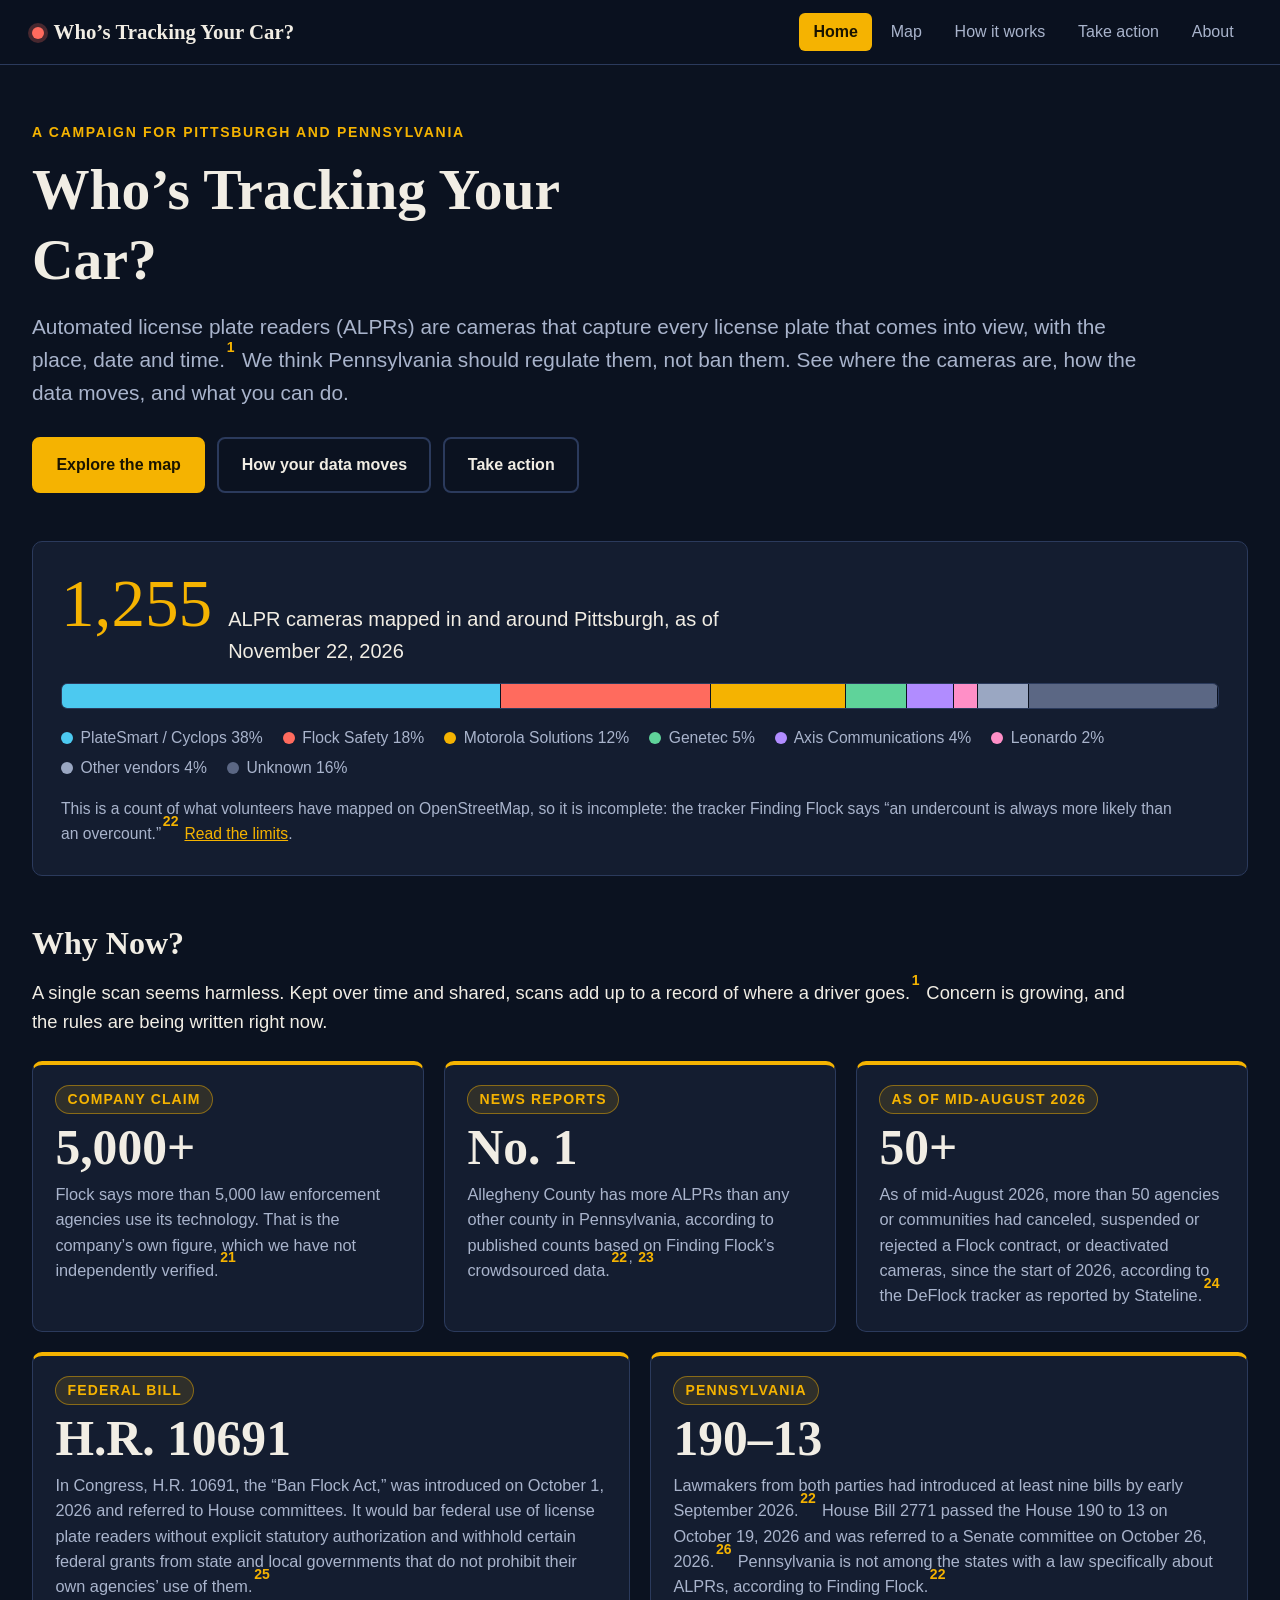
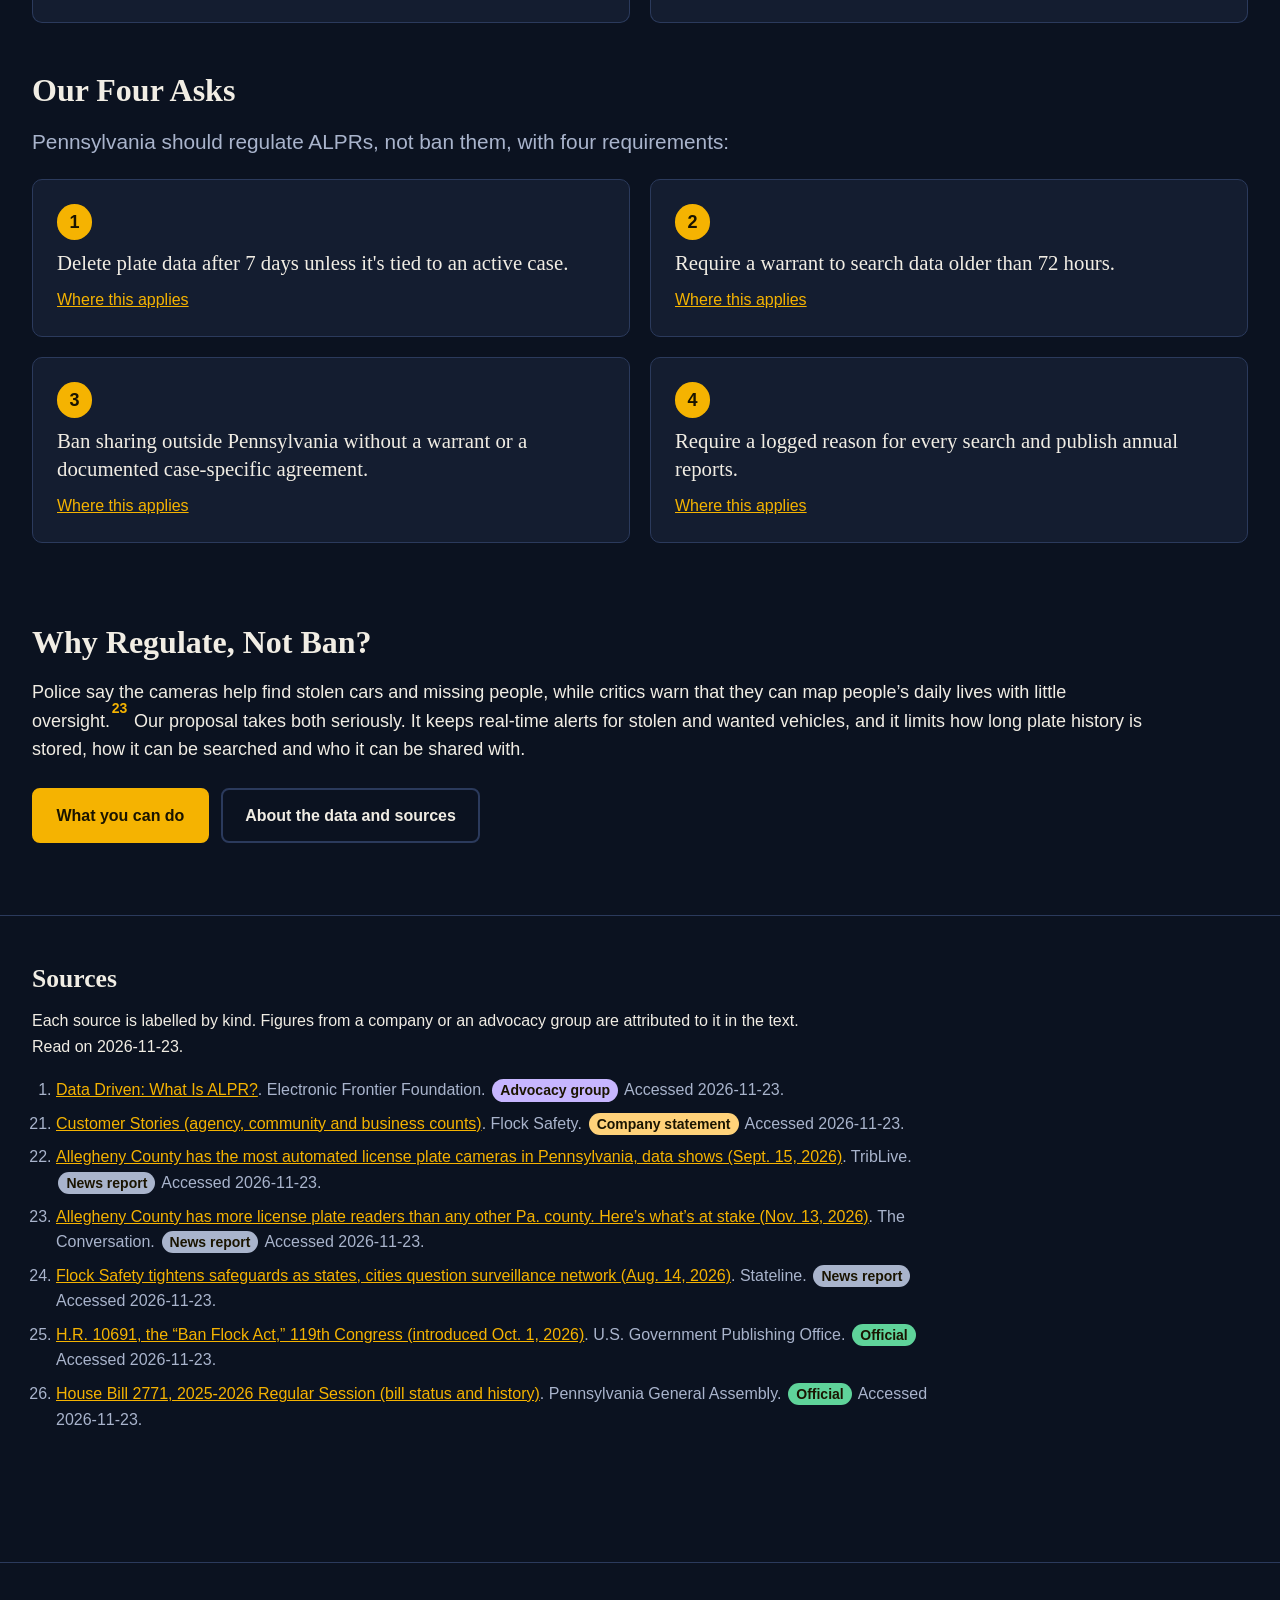
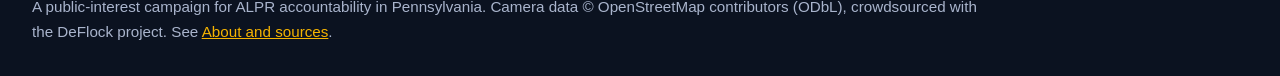
==== index.html @ 3c785883 "Initial site: Who's Tracking Your Car? (ALPR accountability campaign)" ====
<!DOCTYPE html>
<html lang="en">
<head>
  <meta charset="utf-8">
  <meta name="viewport" content="width=device-width, initial-scale=1">
  <title>Who's Tracking Your Car? | ALPR Accountability for Pennsylvania</title>
  <meta name="description" content="A public campaign for accountable automated license plate readers in Pittsburgh and Pennsylvania.">
  <link rel="icon" type="image/svg+xml" href="assets/favicon.svg">
  <link rel="stylesheet" href="assets/css/site.css">
  <link rel="stylesheet" href="assets/css/home.css">
  <link rel="stylesheet" href="assets/css/actions.css">
  <link rel="stylesheet" href="assets/css/citations.css">
</head>
<body>
  <a class="skip-link" href="#main">Skip to content</a>
  <div id="site-header"></div>
  <main id="main">
    <header class="container home-hero">
      <p class="eyebrow">A campaign for Pittsburgh and Pennsylvania</p>
      <h1>Who&rsquo;s Tracking Your Car?</h1>
      <p class="lead">Automated license plate readers (ALPRs) are cameras that capture every license plate that comes into view, with the place, date and time.<sup class="fn"><a href="#src-1">1</a></sup> We think Pennsylvania should regulate them, not ban them. See where the cameras are, how the data moves, and what you can do.</p>
      <div class="btn-row">
        <a class="btn" href="map.html">Explore the map</a>
        <a class="btn btn-secondary" href="how-it-works.html">How your data moves</a>
        <a class="btn btn-secondary" href="take-action.html">Take action</a>
      </div>
    </header>

    <div class="container">
      <section class="card stat-band" aria-labelledby="stat-title">
        <h2 id="stat-title" class="visually-hidden">Cameras On Our Map</h2>
        <p class="stat-line" data-own-data>
          <span class="stat" id="home-count">&ndash;</span>
          <span class="stat-text">ALPR cameras mapped in and around Pittsburgh, as of <span id="home-date">the latest data pull</span></span>
        </p>
        <div class="vendor-bar" id="vendor-bar" role="img" aria-label="Cameras by vendor"></div>
        <ul class="vendor-legend" id="vendor-legend" data-own-data></ul>
        <p class="stat-note">This is a count of what volunteers have mapped on OpenStreetMap, so it is incomplete: the tracker Finding Flock says &ldquo;an undercount is always more likely than an overcount.&rdquo;<sup class="fn"><a href="#src-22">22</a></sup> <a href="about.html#limits">Read the limits</a>.</p>
      </section>

      <section id="why-now" aria-labelledby="why-now-title">
        <h2 id="why-now-title" class="section-title">Why Now?</h2>
        <p class="why-intro">A single scan seems harmless. Kept over time and shared, scans add up to a record of where a driver goes.<sup class="fn"><a href="#src-1">1</a></sup> Concern is growing, and the rules are being written right now.</p>
        <ul class="fact-grid">
          <li class="fact-card">
            <span class="fact-tag">Company claim</span>
            <span class="fact-figure" aria-hidden="true">5,000+</span>
            <p>Flock says more than 5,000 law enforcement agencies use its technology. That is the company&rsquo;s own figure, which we have not independently verified.<sup class="fn"><a href="#src-21">21</a></sup></p>
          </li>
          <li class="fact-card">
            <span class="fact-tag">News reports</span>
            <span class="fact-figure" aria-hidden="true">No. 1</span>
            <p>Allegheny County has more ALPRs than any other county in Pennsylvania, according to published counts based on Finding Flock&rsquo;s crowdsourced data.<sup class="fn"><a href="#src-22">22</a>, <a href="#src-23">23</a></sup></p>
          </li>
          <li class="fact-card">
            <span class="fact-tag">As of mid-August 2026</span>
            <span class="fact-figure" aria-hidden="true">50+</span>
            <p>As of mid-August 2026, more than 50 agencies or communities had canceled, suspended or rejected a Flock contract, or deactivated cameras, since the start of 2026, according to the DeFlock tracker as reported by Stateline.<sup class="fn"><a href="#src-24">24</a></sup></p>
          </li>
          <li class="fact-card fact-wide">
            <span class="fact-tag">Federal bill</span>
            <span class="fact-figure" aria-hidden="true">H.R. 10691</span>
            <p>In Congress, H.R. 10691, the &ldquo;Ban Flock Act,&rdquo; was introduced on October 1, 2026 and referred to House committees. It would bar federal use of license plate readers without explicit statutory authorization and withhold certain federal grants from state and local governments that do not prohibit their own agencies&rsquo; use of them.<sup class="fn"><a href="#src-25">25</a></sup></p>
          </li>
          <li class="fact-card fact-wide">
            <span class="fact-tag">Pennsylvania</span>
            <span class="fact-figure" aria-hidden="true">190&ndash;13</span>
            <p>Lawmakers from both parties had introduced at least nine bills by early September 2026.<sup class="fn"><a href="#src-22">22</a></sup> House Bill 2771 passed the House 190 to 13 on October 19, 2026 and was referred to a Senate committee on October 26, 2026.<sup class="fn"><a href="#src-26">26</a></sup> Pennsylvania is not among the states with a law specifically about ALPRs, according to Finding Flock.<sup class="fn"><a href="#src-22">22</a></sup></p>
          </li>
        </ul>
      </section>

      <section id="asks" aria-labelledby="asks-title">
        <h2 id="asks-title" class="section-title">Our Four Asks</h2>
        <p class="lead lead-wide">Pennsylvania should regulate ALPRs, not ban them, with four requirements:</p>
        <div class="ask-grid">
          <article class="card ask-card" id="ask-1">
            <p class="ask-num" aria-hidden="true">1</p>
            <p class="ask-text" data-ask-text="1"></p>
            <p class="where"><a href="how-it-works.html#step-2-title">Where this applies</a></p>
          </article>
          <article class="card ask-card" id="ask-2">
            <p class="ask-num" aria-hidden="true">2</p>
            <p class="ask-text" data-ask-text="2"></p>
            <p class="where"><a href="how-it-works.html#step-3-title">Where this applies</a></p>
          </article>
          <article class="card ask-card" id="ask-3">
            <p class="ask-num" aria-hidden="true">3</p>
            <p class="ask-text" data-ask-text="3"></p>
            <p class="where"><a href="how-it-works.html#step-4-title">Where this applies</a></p>
          </article>
          <article class="card ask-card" id="ask-4">
            <p class="ask-num" aria-hidden="true">4</p>
            <p class="ask-text" data-ask-text="4"></p>
            <p class="where"><a href="how-it-works.html#step-3-title">Where this applies</a></p>
          </article>
        </div>
      </section>

      <section class="prose section-spaced" id="regulate" aria-labelledby="regulate-title">
        <h2 id="regulate-title" class="section-title">Why Regulate, Not Ban?</h2>
        <p>Police say the cameras help find stolen cars and missing people, while critics warn that they can map people&rsquo;s daily lives with little oversight.<sup class="fn"><a href="#src-23">23</a></sup> Our proposal takes both seriously. It keeps real-time alerts for stolen and wanted vehicles, and it limits how long plate history is stored, how it can be searched and who it can be shared with.</p>
        <div class="btn-row" style="margin-block:1.5rem 0">
          <a class="btn" href="take-action.html">What you can do</a>
          <a class="btn btn-secondary" href="about.html">About the data and sources</a>
        </div>
      </section>
    </div>

    <section class="container sources" id="sources" aria-labelledby="sources-title">
      <h2 id="sources-title">Sources</h2>
      <p class="note">Each source is labelled by kind. Figures from a company or an advocacy group are attributed to it in the text. Read on 2026-11-23.</p>
      <ol id="sources-list" class="sources-list" data-source-ids="1,21,22,23,24,25,26"></ol>
    </section>
  </main>
  <div id="site-footer"></div>
  <script type="module">
    import { renderLayout } from './assets/js/layout.js';
    import { renderSourceList } from './assets/js/sourcesList.js';
    import { initHome } from './assets/js/home.js';
    import { loadJSON } from './assets/js/data.js';
    renderLayout(document);
    renderSourceList();
    initHome(loadJSON);
  </script>
</body>
</html>
---- assets/css/site.css ----
:root {
  --bg: #0b1220;
  --surface: #141d30;
  --surface-2: #1c2842;
  --border: #2b3a5c;
  --text: #f1ede4;
  --muted: #a9b4cc;
  --accent: #f5b301;
  --accent-ink: #1a1400;
  --danger: #ff6b5e;
  --ok: #5fd39a;
  --font-display: Georgia, "Times New Roman", serif;
  --font-body: -apple-system, BlinkMacSystemFont, "Segoe UI", Roboto, Helvetica, Arial, sans-serif;
  --max-width: 1400px;
  --radius: 10px;
}

*, *::before, *::after { box-sizing: border-box; }

/* Component display rules (e.g. .btn) must not defeat the hidden attribute. */
[hidden] { display: none !important; }

.visually-hidden {
  position: absolute; width: 1px; height: 1px; margin: -1px; padding: 0;
  overflow: hidden; clip: rect(0 0 0 0); white-space: nowrap; border: 0;
}

html { scroll-behavior: smooth; background: var(--bg); color-scheme: dark; min-height: 100%; }
@media (prefers-reduced-motion: reduce) {
  html { scroll-behavior: auto; }
  *, *::before, *::after { animation-duration: 0.001ms !important; transition-duration: 0.001ms !important; }
}

body {
  margin: 0;
  background: var(--bg);
  color: var(--text);
  font-family: var(--font-body);
  font-size: 18px;
  line-height: 1.6;
  min-width: 760px;
}

h1, h2, h3 { font-family: var(--font-display); line-height: 1.2; margin: 0 0 0.5em; }
h1 { font-size: 3rem; }
h2 { font-size: 2rem; }
h3 { font-size: 1.35rem; }
p { margin: 0 0 1em; }
a { color: var(--accent); }
a:hover { text-decoration-thickness: 2px; }
:focus-visible { outline: 3px solid var(--accent); outline-offset: 3px; border-radius: 4px; }

.skip-link {
  position: absolute; left: -9999px; top: 0;
  background: var(--accent); color: var(--accent-ink); padding: 0.6rem 1rem; z-index: 1000;
}
.skip-link:focus { left: 0; }

.container { max-width: var(--max-width); margin: 0 auto; padding: 0 2rem; }

.site-header {
  position: sticky; top: 0; z-index: 500;
  background: rgba(11, 18, 32, 0.95);
  border-bottom: 1px solid var(--border);
  backdrop-filter: blur(6px);
}
.header-inner { display: flex; align-items: center; justify-content: space-between; height: 64px; }
.brand { font-family: var(--font-display); font-size: 1.3rem; color: var(--text); text-decoration: none; font-weight: 700; }
.brand::before { content: ""; display: inline-block; width: 12px; height: 12px; border-radius: 50%; background: var(--danger); margin-right: 0.6rem; box-shadow: 0 0 0 4px rgba(255, 107, 94, 0.25); }
.site-header nav { display: flex; gap: 0.25rem; }
.nav-link { color: var(--muted); text-decoration: none; padding: 0.4rem 0.9rem; border-radius: 6px; font-size: 1rem; }
.nav-link:hover { color: var(--text); background: var(--surface); }
.nav-link[aria-current="page"] { color: var(--accent-ink); background: var(--accent); font-weight: 600; }

/* Keep the header on one line when the window is narrow or the browser is zoomed in. */
@media (max-width: 1100px) {
  .container { padding: 0 1.25rem; }
  .header-inner { gap: 1rem; }
  .brand { font-size: 1.1rem; white-space: nowrap; }
  .brand::before { margin-right: 0.45rem; }
  .site-header nav { gap: 0.1rem; }
  .nav-link { padding: 0.35rem 0.6rem; font-size: 0.95rem; white-space: nowrap; }
  h1 { font-size: 2.4rem; }
  h2 { font-size: 1.7rem; }
}

main { min-height: calc(100vh - 64px - 120px); }
.section { padding-block: 4rem; }
.lead { font-size: 1.3rem; color: var(--muted); max-width: 46rem; }
.eyebrow { text-transform: uppercase; letter-spacing: 0.12em; font-size: 0.875rem; color: var(--accent); font-weight: 700; margin-bottom: 0.75rem; }

.card { background: var(--surface); border: 1px solid var(--border); border-radius: var(--radius); padding: 1.5rem; }
.grid { display: grid; gap: 1.5rem; }
.grid-4 { grid-template-columns: repeat(4, 1fr); }
.grid-3 { grid-template-columns: repeat(3, 1fr); }
.grid-2 { grid-template-columns: repeat(2, 1fr); }

.btn {
  display: inline-block; background: var(--accent); color: var(--accent-ink);
  font-weight: 700; text-decoration: none; padding: 0.8rem 1.4rem; border-radius: 8px;
  border: 2px solid var(--accent); font-size: 1rem; cursor: pointer; font-family: inherit;
}
.btn:hover { filter: brightness(1.08); }
.btn-secondary { background: transparent; color: var(--text); border-color: var(--border); }
.btn-secondary:hover { border-color: var(--accent); }

.callout { border-left: 4px solid var(--accent); background: var(--surface); padding: 1rem 1.25rem; border-radius: 0 var(--radius) var(--radius) 0; margin: 1.25rem 0; }
.callout.risk { border-left-color: var(--danger); }
.callout strong:first-child { display: block; font-size: 0.875rem; text-transform: uppercase; letter-spacing: 0.1em; margin-bottom: 0.25rem; }
.callout.risk strong:first-child { color: var(--danger); }

.stat { font-family: var(--font-display); font-size: 4rem; line-height: 1; color: var(--accent); }
.stat-label { color: var(--muted); }

.error-banner { background: var(--danger); color: #1a0300; padding: 0.8rem 2rem; font-weight: 600; }

.site-footer { border-top: 1px solid var(--border); padding: 2rem 0; color: var(--muted); font-size: 0.95rem; margin-top: 2rem; }
.site-footer p { margin: 0; max-width: 60rem; }
---- assets/css/home.css ----
/* Home and About pages */
.home-hero { padding-block: 3.5rem 1.5rem; }
.home-hero h1 { font-size: 3.6rem; margin-bottom: 1rem; max-width: 22ch; }
.home-hero .lead { max-width: 70rem; }
.home-hero .btn-row { margin-top: 1.75rem; }

.stat-band { margin-block: 1.5rem 3rem; padding: 1.75rem; display: grid; gap: 1rem; }
.stat-line { margin: 0; display: flex; flex-wrap: wrap; align-items: baseline; gap: 0.5rem 1rem; }
.stat-line .stat { font-size: 4.2rem; }
.stat-line .stat-text { font-size: 1.25rem; color: var(--text); max-width: 34rem; }
.vendor-bar { display: flex; height: 26px; border-radius: 6px; overflow: hidden; background: var(--bg); border: 1px solid var(--border); }
.bar-seg { display: block; height: 100%; min-width: 2px; border-right: 1px solid var(--bg); }
.vendor-legend { list-style: none; margin: 0; padding: 0; display: flex; flex-wrap: wrap; gap: 0.35rem 1.25rem; font-size: 0.98rem; color: var(--muted); }
.vendor-legend .swatch { display: inline-block; width: 12px; height: 12px; border-radius: 50%; vertical-align: -1px; margin-right: 0.2rem; }
.stat-note { margin: 0; color: var(--muted); font-size: 0.98rem; max-width: 70rem; }

.section-title { margin-top: 3rem; }
.section-spaced { margin-top: 5rem; }
.prose { max-width: 70rem; }
.prose p { max-width: 70rem; }
.fact-grid { list-style: none; margin: 1.5rem 0 0; padding: 0; display: grid; grid-template-columns: repeat(6, minmax(0, 1fr)); gap: 1.25rem; max-width: none; }
.fact-card {
  grid-column: span 2; display: flex; flex-direction: column; gap: 0.5rem;
  padding: 1.25rem 1.4rem 1.4rem; background: var(--surface);
  border: 1px solid var(--border); border-top: 4px solid var(--accent); border-radius: var(--radius);
}
.fact-card.fact-wide { grid-column: span 3; }
.fact-tag {
  align-self: flex-start; padding: 0.15rem 0.7rem; border-radius: 999px;
  font-size: 0.875rem; font-weight: 700; letter-spacing: 0.08em; text-transform: uppercase;
  color: var(--accent); background: rgba(245, 179, 1, 0.12); border: 1px solid rgba(245, 179, 1, 0.45);
}
.fact-figure { font-family: var(--font-display); font-size: 3.1rem; font-weight: 700; line-height: 1.05; color: var(--text); }
.fact-card p { margin: 0; max-width: none; font-size: 1.02rem; line-height: 1.55; color: var(--muted); }
.why-intro { max-width: 70rem; font-size: 1.15rem; }
.lead-wide { max-width: 70rem; }

.ask-grid { display: grid; grid-template-columns: repeat(2, minmax(0, 1fr)); gap: 1.25rem; margin-block: 1.25rem 2rem; }
.ask-card { scroll-margin-top: 90px; display: flex; flex-direction: column; gap: 0.6rem; }
.ask-card:target { border-color: var(--accent); box-shadow: 0 0 0 3px rgba(245, 179, 1, 0.3); }
.ask-num { margin: 0; width: 2.2rem; height: 2.2rem; border-radius: 50%; display: grid; place-items: center; font-weight: 800; color: var(--accent-ink); background: var(--accent); }
.ask-text { margin: 0; font-family: var(--font-display); font-size: 1.3rem; line-height: 1.35; }
.ask-card .where { margin: auto 0 0; font-size: 1rem; }

.about-hero { padding-block: 2.5rem 0.5rem; }
.about-hero h1 { font-size: 2.8rem; max-width: none; }
.about-hero .lead { max-width: 70rem; }

/* Contents tiles at the top of About */
.toc-grid { list-style: none; margin: 1.75rem 0 0; padding: 0; display: grid; grid-template-columns: repeat(3, minmax(0, 1fr)); gap: 1rem; }
.toc-tile {
  display: grid; grid-template-columns: 2.8rem 1fr; grid-template-rows: auto 1fr; column-gap: 1rem; row-gap: 0.15rem; align-items: start; align-content: start;
  height: 100%; padding: 1rem 1.25rem; text-decoration: none; color: var(--text);
  background: var(--surface); border: 1px solid var(--border); border-left: 4px solid var(--accent); border-radius: var(--radius);
  transition: background 0.15s, border-color 0.15s, transform 0.15s;
}
.toc-tile:hover, .toc-tile:focus-visible { background: var(--surface-2); border-color: var(--accent); transform: translateY(-2px); }
.toc-num { grid-row: span 2; align-self: center; font-family: var(--font-display); font-size: 1.9rem; font-weight: 700; line-height: 1; color: var(--accent); }
.toc-title { font-weight: 700; font-size: 1.1rem; line-height: 1.25; }
.toc-desc { color: var(--muted); font-size: 0.95rem; line-height: 1.35; }

/* About content boxes */
.about-section { max-width: none; margin-block: 1.5rem; padding: 1.75rem 2rem 1.5rem; scroll-margin-top: 90px; }
.about-section h2 { font-size: 1.7rem; margin-bottom: 0.9rem; }
.about-section p, .about-section ul { max-width: none; }
.about-section li { margin: 0.6rem 0; }
.about-section > :last-child { margin-bottom: 0; }

@media (max-width: 1000px) {
  .ask-grid { grid-template-columns: 1fr; }
  .toc-grid { grid-template-columns: repeat(2, minmax(0, 1fr)); }
  .fact-grid { grid-template-columns: 1fr; }
  .fact-card, .fact-card.fact-wide { grid-column: auto; }
  .fact-figure { font-size: 2.4rem; }
  .home-hero h1 { font-size: 2.6rem; }
  .stat-line .stat { font-size: 3rem; }
}
---- assets/css/actions.css ----
.page-narrow { max-width: 56rem; }
.action-hero { padding-block: 3rem 1rem; }
.action-hero .lead { max-width: 50rem; }

.action-grid { display: grid; grid-template-columns: repeat(2, minmax(0, 1fr)); gap: 1.5rem; margin-block: 1.5rem 3rem; }
.action-card { display: flex; flex-direction: column; gap: 0.25rem; }
.action-card h2 { font-size: 1.45rem; margin-bottom: 0.5rem; }
.action-card p { max-width: 38rem; }
.action-card .btn-row { margin-top: auto; padding-top: 0.75rem; }
.btn-row { display: flex; flex-wrap: wrap; gap: 0.75rem; }
.suggest { color: var(--muted); font-size: 1rem; }

.after-filing { max-width: 52rem; margin-bottom: 3rem; }
.after-filing ol { padding-left: 1.4rem; }
.after-filing li { margin: 0.75rem 0; }

.steps-list { padding-left: 1.4rem; max-width: 46rem; }
.steps-list li { margin: 0.9rem 0; }

.tool-layout { display: grid; grid-template-columns: minmax(280px, 380px) minmax(0, 1fr); gap: 2.5rem; align-items: start; margin-block: 1.5rem 2.5rem; }
.tool-form { display: grid; gap: 0.35rem; }
.tool-form label { color: var(--muted); font-size: 0.95rem; margin-top: 0.6rem; }
.tool-form input, .tool-form select {
  min-width: 0; padding: 0.55rem 0.7rem; font: inherit; font-size: 1rem;
  color: var(--text); background: var(--bg); border: 1px solid var(--border); border-radius: 8px;
}
.tool-form .btn { margin-top: 0.9rem; justify-self: start; }
.preview-box h2 { font-size: 1.2rem; font-family: var(--font-body); margin-bottom: 0.5rem; }
.preview {
  width: 100%; min-height: 26rem; padding: 1rem; resize: vertical; box-sizing: border-box;
  font: 0.98rem/1.5 var(--font-body); color: var(--text);
  background: var(--surface); border: 1px solid var(--border); border-radius: 10px; white-space: pre-wrap;
}
.tool-actions { display: flex; flex-wrap: wrap; gap: 0.75rem; align-items: center; margin-top: 0.75rem; }
.tool-status { color: var(--accent); min-height: 1.5em; margin: 0.5rem 0 0; font-size: 1rem; }

@media (max-width: 1000px) {
  .action-grid, .tool-layout { grid-template-columns: 1fr; }
}
---- assets/css/citations.css ----
/* Footnotes and source lists, shared by every page that cites sources. */
.fn { font-size: 14px; line-height: 0; position: relative; top: -0.5em; }
.fn a { color: var(--accent); font-size: max(14px, 0.78em); font-weight: 700; text-decoration: none; padding: 0 0.12em; }
.fn a:hover { text-decoration: underline; }

.sources { margin-top: 4.5rem; padding-block: 3rem 5rem; border-top: 1px solid var(--border); }
.sources h2 { font-size: 1.6rem; }
.sources .note { max-width: 50rem; font-size: 1rem; }
.sources-list { padding-left: 1.5rem; max-width: 56rem; }
.sources-list li { margin: 0.5rem 0; font-size: 1rem; scroll-margin-top: 90px; color: var(--muted); }
.sources-list li:target { background: rgba(245, 179, 1, 0.15); border-radius: 6px; }
.kind { display: inline-block; padding: 0 0.5rem; margin: 0 0.15rem; border-radius: 999px; font-size: 0.875rem; font-weight: 700; color: var(--accent-ink); background: var(--muted); white-space: nowrap; }
.kind-official { background: var(--ok); }
.kind-company { background: #ffd27a; }
.kind-advocacy { background: #c7b6ff; }
.cta-row { margin-top: 2rem; display: flex; gap: 1rem; flex-wrap: wrap; }
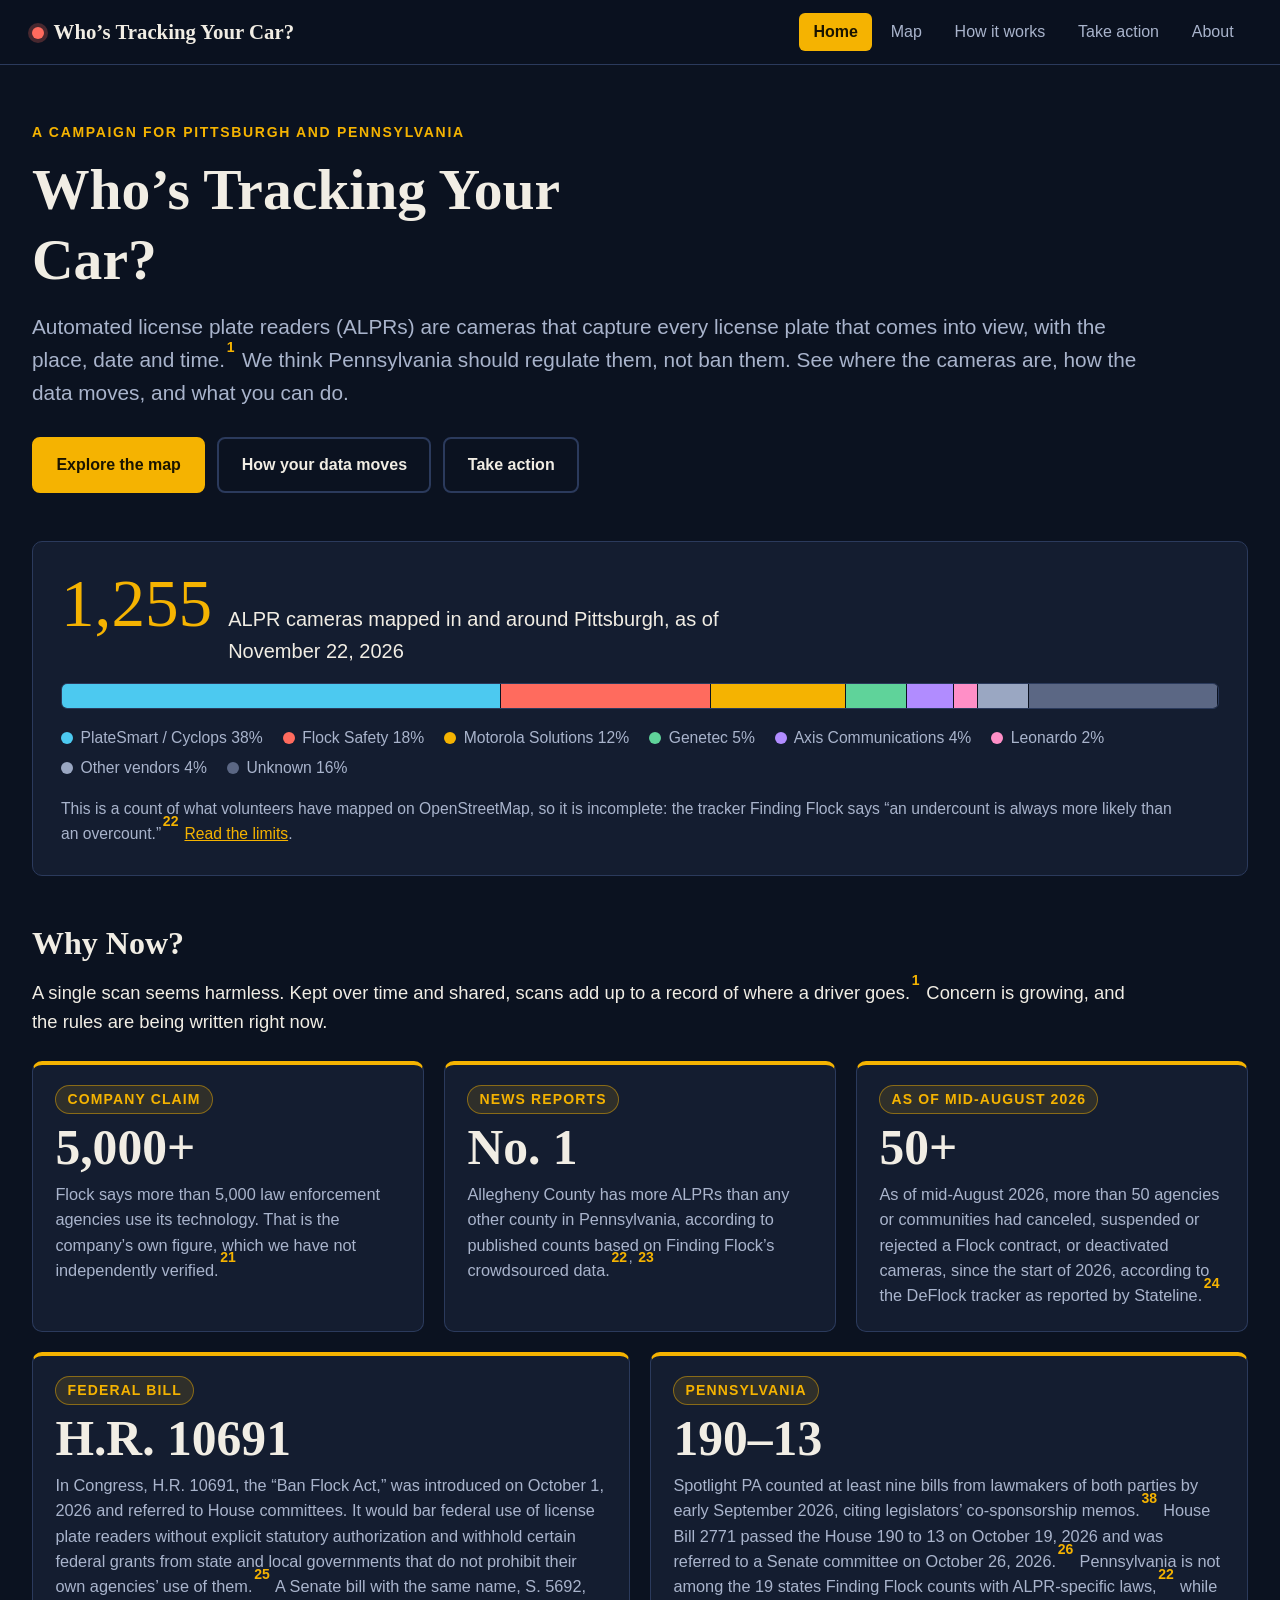
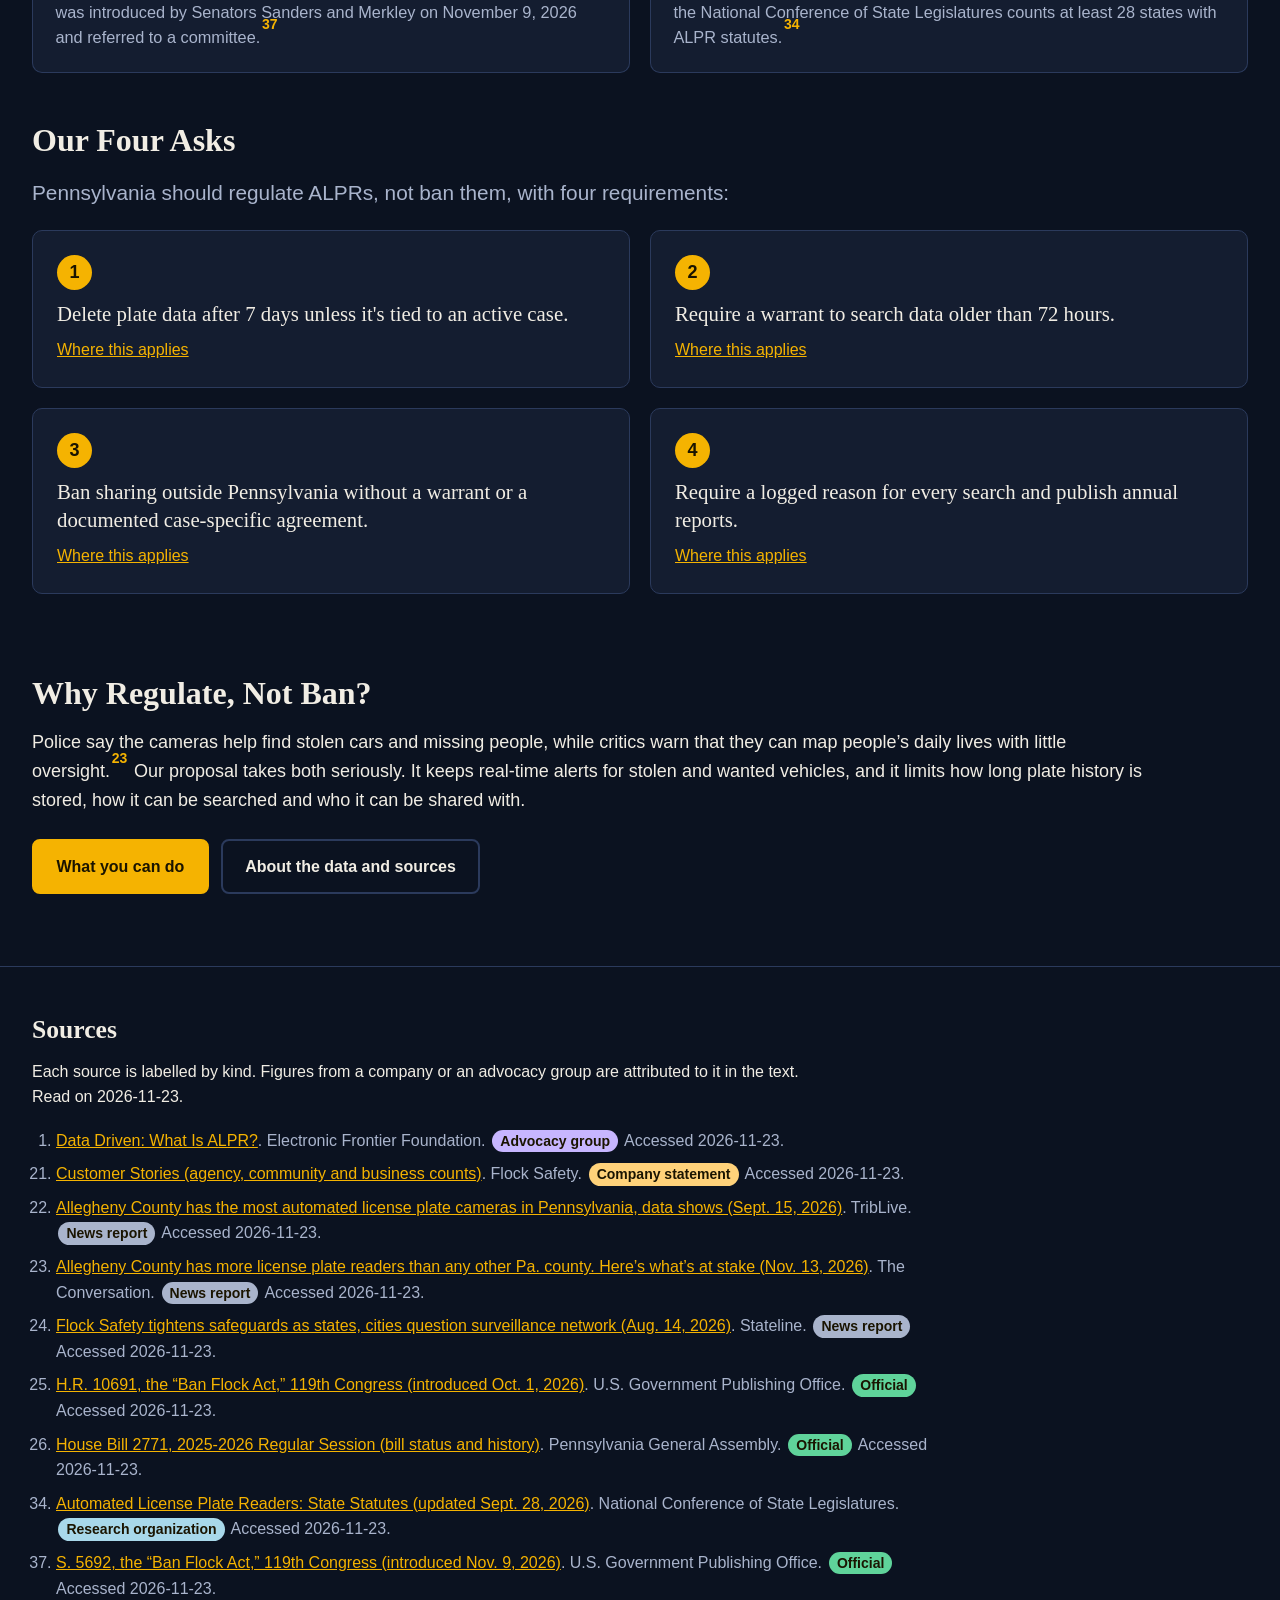
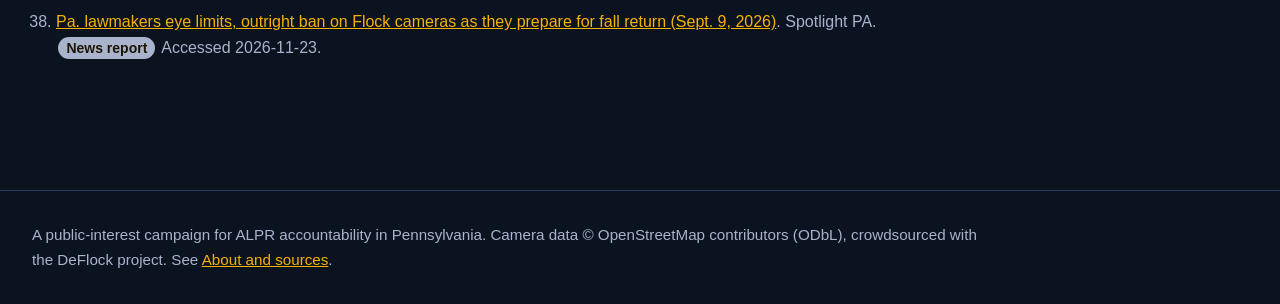
==== commit a0da5909: "Apply verified website corrections: NCSL state counts, county counts, base rate, S. 5692, EFF affida" ====
--- a/index.html
+++ b/index.html
@@ -60,12 +60,12 @@
           <li class="fact-card fact-wide">
             <span class="fact-tag">Federal bill</span>
             <span class="fact-figure" aria-hidden="true">H.R. 10691</span>
-            <p>In Congress, H.R. 10691, the &ldquo;Ban Flock Act,&rdquo; was introduced on October 1, 2026 and referred to House committees. It would bar federal use of license plate readers without explicit statutory authorization and withhold certain federal grants from state and local governments that do not prohibit their own agencies&rsquo; use of them.<sup class="fn"><a href="#src-25">25</a></sup></p>
+            <p>In Congress, H.R. 10691, the &ldquo;Ban Flock Act,&rdquo; was introduced on October 1, 2026 and referred to House committees. It would bar federal use of license plate readers without explicit statutory authorization and withhold certain federal grants from state and local governments that do not prohibit their own agencies&rsquo; use of them.<sup class="fn"><a href="#src-25">25</a></sup> A Senate bill with the same name, S. 5692, was introduced by Senators Sanders and Merkley on November 9, 2026 and referred to a committee.<sup class="fn"><a href="#src-37">37</a></sup></p>
           </li>
           <li class="fact-card fact-wide">
             <span class="fact-tag">Pennsylvania</span>
             <span class="fact-figure" aria-hidden="true">190&ndash;13</span>
-            <p>Lawmakers from both parties had introduced at least nine bills by early September 2026.<sup class="fn"><a href="#src-22">22</a></sup> House Bill 2771 passed the House 190 to 13 on October 19, 2026 and was referred to a Senate committee on October 26, 2026.<sup class="fn"><a href="#src-26">26</a></sup> Pennsylvania is not among the states with a law specifically about ALPRs, according to Finding Flock.<sup class="fn"><a href="#src-22">22</a></sup></p>
+            <p>Spotlight PA counted at least nine bills from lawmakers of both parties by early September 2026, citing legislators&rsquo; co-sponsorship memos.<sup class="fn"><a href="#src-38">38</a></sup> House Bill 2771 passed the House 190 to 13 on October 19, 2026 and was referred to a Senate committee on October 26, 2026.<sup class="fn"><a href="#src-26">26</a></sup> Pennsylvania is not among the 19 states Finding Flock counts with ALPR-specific laws,<sup class="fn"><a href="#src-22">22</a></sup> while the National Conference of State Legislatures counts at least 28 states with ALPR statutes.<sup class="fn"><a href="#src-34">34</a></sup></p>
           </li>
         </ul>
       </section>
@@ -110,7 +110,7 @@
     <section class="container sources" id="sources" aria-labelledby="sources-title">
       <h2 id="sources-title">Sources</h2>
       <p class="note">Each source is labelled by kind. Figures from a company or an advocacy group are attributed to it in the text. Read on 2026-11-23.</p>
-      <ol id="sources-list" class="sources-list" data-source-ids="1,21,22,23,24,25,26"></ol>
+      <ol id="sources-list" class="sources-list" data-source-ids="1,21,22,23,24,25,26,34,37,38"></ol>
     </section>
   </main>
   <div id="site-footer"></div>
--- a/assets/css/site.css
+++ b/assets/css/site.css
@@ -106,6 +106,7 @@
 
 .callout { border-left: 4px solid var(--accent); background: var(--surface); padding: 1rem 1.25rem; border-radius: 0 var(--radius) var(--radius) 0; margin: 1.25rem 0; }
 .callout.risk { border-left-color: var(--danger); }
+.callout.answer { border-left-color: var(--muted); }
 .callout strong:first-child { display: block; font-size: 0.875rem; text-transform: uppercase; letter-spacing: 0.1em; margin-bottom: 0.25rem; }
 .callout.risk strong:first-child { color: var(--danger); }
 
--- a/assets/css/actions.css
+++ b/assets/css/actions.css
@@ -1,14 +1,59 @@
 .page-narrow { max-width: 56rem; }
 .action-hero { padding-block: 3rem 1rem; }
-.action-hero .lead { max-width: 50rem; }
+.action-hero .lead { max-width: 70rem; }
 
-.action-grid { display: grid; grid-template-columns: repeat(2, minmax(0, 1fr)); gap: 1.5rem; margin-block: 1.5rem 3rem; }
-.action-card { display: flex; flex-direction: column; gap: 0.25rem; }
-.action-card h2 { font-size: 1.45rem; margin-bottom: 0.5rem; }
-.action-card p { max-width: 38rem; }
+.action-grid { display: grid; grid-template-columns: repeat(2, minmax(0, 1fr)); gap: 1.5rem; margin-block: 1.5rem 2.5rem; }
+.action-card {
+  display: flex; flex-direction: column; gap: 0.5rem;
+  padding: 1.5rem 1.75rem 1.6rem; border-top: 4px solid var(--accent);
+}
+.action-card h2 { font-size: 1.5rem; margin-bottom: 0.35rem; }
+.action-card p { max-width: none; margin-bottom: 0.6rem; }
 .action-card .btn-row { margin-top: auto; padding-top: 0.75rem; }
+.action-num {
+  margin: 0 0 0.25rem; width: 2.4rem; height: 2.4rem; border-radius: 50%; display: grid; place-items: center;
+  font-weight: 800; font-size: 1.15rem; color: var(--accent-ink); background: var(--accent);
+}
+.action-wide { grid-column: 1 / -1; }
+
+/* Card 3: the general rule on the left, the Pittsburgh specifics on the right */
+.action-cols { display: grid; grid-template-columns: minmax(0, 1.1fr) minmax(0, 1fr); gap: 2.5rem; align-items: start; }
+.action-col .btn-row { margin-top: 0.5rem; }
+.action-side { padding: 1.1rem 1.4rem 0.9rem; background: var(--bg); border: 1px solid var(--border); border-radius: var(--radius); }
+.action-side h3 { margin: 0 0 0.6rem; font-family: var(--font-body); font-size: 1.1rem; color: var(--accent); }
+.check-list { list-style: none; margin: 0; padding: 0; }
+.check-list li { position: relative; padding: 0.4rem 0 0.4rem 1.8rem; line-height: 1.5; }
+.check-list li::before {
+  content: ""; position: absolute; left: 0.1rem; top: 0.85rem; width: 0.55rem; height: 0.55rem;
+  border-radius: 50%; background: var(--accent);
+}
+
+/* Card 4: a slim banner, so a short card looks deliberate */
+.action-banner { flex-direction: row; align-items: center; gap: 1.5rem; padding-block: 1.25rem; }
+.action-banner .action-num { margin: 0; flex: none; }
+.banner-text { flex: 1; min-width: 0; }
+.banner-text h2 { margin-bottom: 0.25rem; }
+.banner-text p { margin: 0; }
+.action-banner .btn-row { margin: 0; padding: 0; flex: none; }
 .btn-row { display: flex; flex-wrap: wrap; gap: 0.75rem; }
 .suggest { color: var(--muted); font-size: 1rem; }
+
+/* Right-to-Know timeline on the Take action page */
+.timeline-card { margin-block: 0 1rem; padding: 1.75rem 2rem 1.5rem; scroll-margin-top: 90px; }
+.timeline-card h2 { font-size: 1.75rem; margin-bottom: 1.25rem; }
+.timeline { list-style: none; margin: 0; padding: 0; counter-reset: step; }
+.timeline li {
+  counter-increment: step; position: relative; padding: 0 0 1.5rem 4rem; max-width: none; line-height: 1.6;
+}
+.timeline li:last-child { padding-bottom: 0.25rem; }
+.timeline li::before {
+  content: counter(step); position: absolute; left: 0; top: 0; width: 2.6rem; height: 2.6rem; border-radius: 50%;
+  display: grid; place-items: center; font-weight: 800; color: var(--accent-ink); background: var(--accent);
+}
+.timeline li:not(:last-child)::after {
+  content: ""; position: absolute; left: 1.2rem; top: 2.8rem; bottom: 0.2rem; width: 2px; background: var(--border);
+}
+.tl-label { display: block; margin-bottom: 0.15rem; font-family: var(--font-display); font-size: 1.25rem; color: var(--text); }
 
 .after-filing { max-width: 52rem; margin-bottom: 3rem; }
 .after-filing ol { padding-left: 1.4rem; }
@@ -35,5 +80,6 @@
 .tool-status { color: var(--accent); min-height: 1.5em; margin: 0.5rem 0 0; font-size: 1rem; }
 
 @media (max-width: 1000px) {
-  .action-grid, .tool-layout { grid-template-columns: 1fr; }
+  .action-grid, .tool-layout, .action-cols { grid-template-columns: 1fr; }
+  .action-banner { flex-direction: column; align-items: flex-start; }
 }
--- a/assets/css/citations.css
+++ b/assets/css/citations.css
@@ -13,4 +13,5 @@
 .kind-official { background: var(--ok); }
 .kind-company { background: #ffd27a; }
 .kind-advocacy { background: #c7b6ff; }
+.kind-research { background: #a8d8ea; }
 .cta-row { margin-top: 2rem; display: flex; gap: 1rem; flex-wrap: wrap; }
